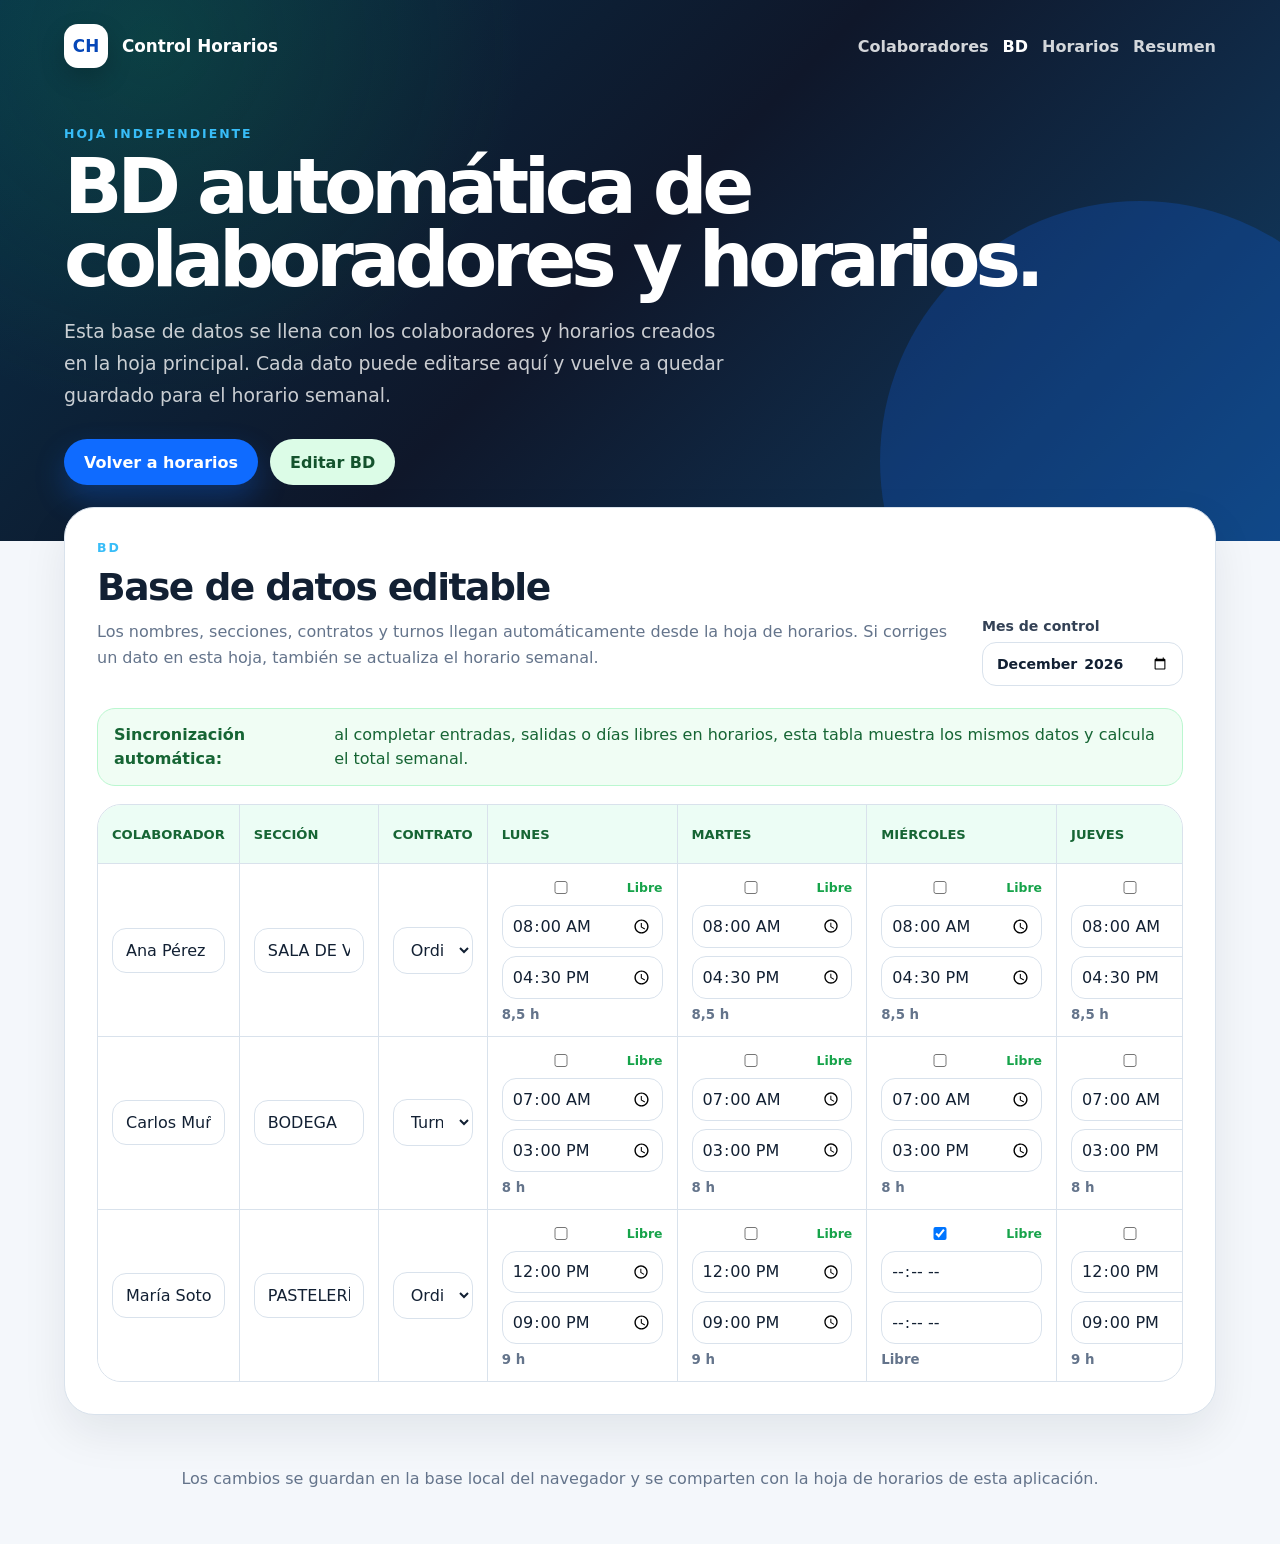
==== database.html @ 049dd6a8 "Add editable BD page for schedules" ====
<!doctype html>
<html lang="es">
  <head>
    <meta charset="utf-8" />
    <meta name="viewport" content="width=device-width, initial-scale=1" />
    <title>BD | Control Horarios Chile</title>
    <link rel="stylesheet" href="styles.css" />
  </head>
  <body class="database-page">
    <header class="hero page-hero">
      <nav class="topbar" aria-label="Navegación principal">
        <a class="brand" href="index.html#inicio" aria-label="Control Horarios Chile">
          <span class="brand-mark">CH</span>
          <span>Control Horarios</span>
        </a>
        <div class="nav-links">
          <a href="index.html#colaboradores">Colaboradores</a>
          <a href="database.html" aria-current="page">BD</a>
          <a href="index.html#horarios">Horarios</a>
          <a href="index.html#resumen">Resumen</a>
        </div>
      </nav>

      <section class="hero-grid page-hero-grid">
        <div class="hero-copy">
          <p class="eyebrow">Hoja independiente</p>
          <h1>BD automática de colaboradores y horarios.</h1>
          <p class="hero-text">
            Esta base de datos se llena con los colaboradores y horarios creados en la hoja principal. Cada dato puede editarse aquí y vuelve a quedar guardado para el horario semanal.
          </p>
          <div class="hero-actions">
            <a class="button primary" href="index.html#horarios">Volver a horarios</a>
            <a class="button secondary" href="#base-datos">Editar BD</a>
          </div>
        </div>
      </section>
    </header>

    <main>
      <section id="base-datos" class="panel database-section database-sheet">
        <div class="section-heading inline-heading">
          <div>
            <p class="eyebrow">BD</p>
            <h2>Base de datos editable</h2>
            <p>Los nombres, secciones, contratos y turnos llegan automáticamente desde la hoja de horarios. Si corriges un dato en esta hoja, también se actualiza el horario semanal.</p>
          </div>
          <label class="month-picker">
            Mes de control
            <input id="database-month" type="month" />
          </label>
        </div>

        <div class="database-help">
          <strong>Sincronización automática:</strong>
          <span>al completar entradas, salidas o días libres en horarios, esta tabla muestra los mismos datos y calcula el total semanal.</span>
        </div>

        <div class="table-wrap database-wrap" aria-live="polite">
          <table class="database-table schedule-database-table">
            <thead>
              <tr>
                <th>Colaborador</th>
                <th>Sección</th>
                <th>Contrato</th>
                <th>Lunes</th>
                <th>Martes</th>
                <th>Miércoles</th>
                <th>Jueves</th>
                <th>Viernes</th>
                <th>Sábado</th>
                <th>Domingo</th>
                <th>Total semana</th>
                <th>Horas mes</th>
                <th>Licencia</th>
                <th>Permiso</th>
                <th>Vacaciones</th>
                <th>Acciones</th>
              </tr>
            </thead>
            <tbody id="database-body"></tbody>
          </table>
        </div>
      </section>
    </main>

    <footer class="footer">
      <p>Los cambios se guardan en la base local del navegador y se comparten con la hoja de horarios de esta aplicación.</p>
    </footer>

    <script src="script.js"></script>
  </body>
</html>
---- styles.css ----
:root {
  --bg: #f4f7fb;
  --surface: #ffffff;
  --surface-soft: #eef6ff;
  --text: #122033;
  --muted: #64748b;
  --line: #d9e2ec;
  --primary: #0f6bff;
  --primary-dark: #0647b8;
  --accent: #16a34a;
  --warning: #f59e0b;
  --danger: #dc2626;
  --shadow: 0 24px 70px rgb(15 23 42 / 0.12);
}

* {
  box-sizing: border-box;
}

html {
  scroll-behavior: smooth;
}

body {
  margin: 0;
  background: var(--bg);
  color: var(--text);
  font-family:
    Inter, ui-sans-serif, system-ui, -apple-system, BlinkMacSystemFont, "Segoe UI",
    sans-serif;
}

a {
  color: inherit;
  text-decoration: none;
}

button,
input,
select {
  font: inherit;
}

.hero {
  overflow: hidden;
  position: relative;
  padding: 24px clamp(18px, 5vw, 72px) 72px;
  background:
    radial-gradient(circle at 12% 8%, rgb(22 163 74 / 0.18), transparent 30%),
    linear-gradient(135deg, #082f49 0%, #0f172a 48%, #113f67 100%);
  color: #ffffff;
}

.hero::after {
  content: "";
  position: absolute;
  right: -120px;
  bottom: -180px;
  width: 520px;
  height: 520px;
  border-radius: 999px;
  background: rgb(15 107 255 / 0.22);
}

.topbar,
.hero-grid,
.panel,
.footer {
  position: relative;
  z-index: 1;
  max-width: 1220px;
  margin-inline: auto;
}

.topbar {
  display: flex;
  align-items: center;
  justify-content: space-between;
  gap: 20px;
}

.brand,
.nav-links {
  display: flex;
  align-items: center;
  gap: 14px;
}

.brand {
  font-size: 1.05rem;
  font-weight: 800;
}

.brand-mark {
  display: grid;
  width: 44px;
  height: 44px;
  place-items: center;
  border-radius: 14px;
  background: #ffffff;
  color: var(--primary-dark);
  box-shadow: 0 10px 25px rgb(0 0 0 / 0.18);
}

.nav-links a {
  color: rgb(255 255 255 / 0.82);
  font-weight: 700;
}

.nav-links a:hover {
  color: #ffffff;
}

.hero-grid {
  display: grid;
  grid-template-columns: minmax(0, 1.18fr) minmax(300px, 0.82fr);
  gap: 40px;
  align-items: center;
  padding-top: 76px;
}

.eyebrow {
  margin: 0 0 10px;
  color: #38bdf8;
  font-size: 0.78rem;
  font-weight: 900;
  letter-spacing: 0.16em;
  text-transform: uppercase;
}

h1,
h2,
p {
  margin-top: 0;
}

h1 {
  max-width: 820px;
  margin-bottom: 18px;
  font-size: clamp(2.5rem, 7vw, 5.8rem);
  line-height: 0.95;
  letter-spacing: -0.07em;
}

h2 {
  margin-bottom: 10px;
  font-size: clamp(1.55rem, 3vw, 2.35rem);
  letter-spacing: -0.04em;
}

.hero-text {
  max-width: 680px;
  color: rgb(255 255 255 / 0.78);
  font-size: 1.18rem;
  line-height: 1.7;
}

.hero-actions,
.schedule-toolbar {
  display: flex;
  flex-wrap: wrap;
  gap: 12px;
  margin-top: 28px;
}

.button {
  display: inline-flex;
  min-height: 46px;
  align-items: center;
  justify-content: center;
  border: 0;
  border-radius: 999px;
  padding: 0 20px;
  cursor: pointer;
  font-weight: 900;
  transition:
    transform 0.2s ease,
    box-shadow 0.2s ease,
    background 0.2s ease;
}

.button:hover {
  transform: translateY(-1px);
}

.button.primary {
  background: var(--primary);
  color: #ffffff;
  box-shadow: 0 14px 30px rgb(15 107 255 / 0.28);
}

.button.primary:hover {
  background: var(--primary-dark);
}

.button.secondary {
  background: #dcfce7;
  color: #14532d;
}

.button.ghost {
  border: 1px solid var(--line);
  background: #ffffff;
  color: var(--text);
}

.law-card {
  border: 1px solid rgb(255 255 255 / 0.2);
  border-radius: 32px;
  padding: 28px;
  background: rgb(255 255 255 / 0.11);
  box-shadow: var(--shadow);
  backdrop-filter: blur(18px);
}

.law-badge {
  display: inline-flex;
  border-radius: 999px;
  padding: 8px 12px;
  background: rgb(22 163 74 / 0.25);
  color: #bbf7d0;
  font-size: 0.82rem;
  font-weight: 900;
}

.law-card strong {
  display: block;
  margin: 12px 0;
  font-size: clamp(3rem, 9vw, 6rem);
  line-height: 1;
}

.law-card p,
.law-card li {
  color: rgb(255 255 255 / 0.78);
  line-height: 1.55;
}

.source-links a {
  color: #bfdbfe;
  font-weight: 900;
  text-decoration: underline;
}

main {
  padding: 0 clamp(18px, 5vw, 72px) 54px;
}

.panel {
  margin-top: 28px;
  border: 1px solid var(--line);
  border-radius: 30px;
  padding: clamp(18px, 3vw, 32px);
  background: var(--surface);
  box-shadow: 0 18px 45px rgb(15 23 42 / 0.08);
}

.stats-panel {
  display: grid;
  grid-template-columns: repeat(4, minmax(0, 1fr));
  margin-top: -44px;
}

.stat {
  min-height: 118px;
  border-right: 1px solid var(--line);
  padding: 12px 20px;
}

.stat:last-child {
  border-right: 0;
}

.stat span {
  display: block;
  color: var(--muted);
  font-size: 0.88rem;
  font-weight: 800;
}

.stat strong {
  display: block;
  margin-top: 16px;
  font-size: clamp(2rem, 5vw, 3.4rem);
  line-height: 1;
}

.stat.alert strong {
  color: var(--danger);
}

.section-heading {
  max-width: 820px;
  margin-bottom: 22px;
}

.section-heading p:not(.eyebrow) {
  color: var(--muted);
  line-height: 1.6;
}

.inline-heading {
  display: flex;
  max-width: none;
  align-items: end;
  justify-content: space-between;
  gap: 20px;
}

.employee-form {
  display: grid;
  grid-template-columns: repeat(4, minmax(170px, 1fr)) auto;
  gap: 14px;
  align-items: end;
}

label {
  display: grid;
  gap: 8px;
  color: #334155;
  font-size: 0.88rem;
  font-weight: 900;
}

input,
select {
  width: 100%;
  border: 1px solid var(--line);
  border-radius: 14px;
  padding: 12px 13px;
  background: #ffffff;
  color: var(--text);
  outline: 0;
}

input:focus,
select:focus {
  border-color: var(--primary);
  box-shadow: 0 0 0 4px rgb(15 107 255 / 0.12);
}

.week-picker,
.legal-input,
.month-picker {
  width: min(240px, 100%);
}

.table-wrap {
  overflow-x: auto;
  border: 1px solid var(--line);
  border-radius: 24px;
}

.schedule-table {
  width: 100%;
  min-width: 1120px;
  border-collapse: separate;
  border-spacing: 0;
}

.schedule-table th,
.schedule-table td {
  border-bottom: 1px solid var(--line);
  border-right: 1px solid var(--line);
  padding: 14px;
  text-align: left;
  vertical-align: top;
}

.schedule-table th:last-child,
.schedule-table td:last-child {
  border-right: 0;
}

.schedule-table tr:last-child td {
  border-bottom: 0;
}

.schedule-table th {
  position: sticky;
  top: 0;
  z-index: 2;
  background: #e0f2fe;
  color: #075985;
  font-size: 0.82rem;
  text-transform: uppercase;
}

.employee-cell {
  min-width: 210px;
  background: #f8fafc;
}

.employee-cell strong {
  display: block;
  font-size: 1.05rem;
}

.employee-cell span {
  display: block;
  margin-top: 4px;
  color: var(--muted);
  font-size: 0.85rem;
}

.delete-btn {
  margin-top: 12px;
  border: 0;
  border-radius: 10px;
  padding: 8px 10px;
  background: #fee2e2;
  color: #991b1b;
  cursor: pointer;
  font-weight: 900;
}

.day-cell {
  min-width: 128px;
  margin: 0;
  border: 0;
  padding: 0;
}

.day-cell legend {
  margin-bottom: 8px;
  color: var(--muted);
  font-size: 0.76rem;
  font-weight: 900;
}

.free-toggle {
  display: flex;
  grid-template-columns: auto 1fr;
  align-items: center;
  gap: 8px;
  margin-bottom: 10px;
  color: var(--accent);
}

.free-toggle input {
  width: auto;
}

.time-fields {
  display: grid;
  gap: 8px;
}

.time-fields label {
  gap: 5px;
  color: var(--muted);
  font-size: 0.72rem;
}

.time-fields input {
  padding: 9px;
}

.day-cell small {
  display: block;
  margin-top: 8px;
  color: var(--muted);
  font-weight: 800;
}

.day-cell.is-free .time-fields {
  opacity: 0.35;
  pointer-events: none;
}

.summary-grid {
  display: grid;
  grid-template-columns: repeat(auto-fit, minmax(245px, 1fr));
  gap: 16px;
}

.summary-card {
  border: 1px solid var(--line);
  border-left: 6px solid var(--accent);
  border-radius: 22px;
  padding: 20px;
  background: #ffffff;
}

.summary-card.warning {
  border-left-color: var(--warning);
}

.summary-card.danger {
  border-left-color: var(--danger);
}

.summary-card h3 {
  margin: 0 0 8px;
}

.summary-card dl {
  display: grid;
  grid-template-columns: 1fr auto;
  gap: 10px 14px;
  margin: 16px 0 0;
}

.summary-card dt {
  color: var(--muted);
  font-weight: 800;
}

.summary-card dd {
  margin: 0;
  font-weight: 900;
}

.notice-list {
  margin: 14px 0 0;
  padding-left: 18px;
  color: var(--muted);
  line-height: 1.5;
}

.footer {
  padding: 0 clamp(18px, 5vw, 72px) 40px;
  color: var(--muted);
  text-align: center;
}

@media (max-width: 980px) {
  .hero-grid,
  .stats-panel,
  .employee-form {
    grid-template-columns: 1fr;
  }

  .nav-links {
    display: none;
  }

  .inline-heading {
    align-items: start;
    flex-direction: column;
  }

  .stat {
    border-right: 0;
    border-bottom: 1px solid var(--line);
  }

  .stat:last-child {
    border-bottom: 0;
  }
}

@media print {
  .hero-actions,
  .schedule-toolbar,
  .employee-form,
  .delete-btn,
  .nav-links {
    display: none !important;
  }

  body {
    background: #ffffff;
  }

  .hero,
  .panel {
    box-shadow: none;
  }
}

.law-note {
  border-left: 4px solid var(--primary);
  border-radius: 16px;
  padding: 14px 16px;
  background: #eff6ff;
  color: #1e3a8a !important;
  font-weight: 800;
}

.database-table {
  width: 100%;
  min-width: 980px;
  border-collapse: separate;
  border-spacing: 0;
}

.database-table th,
.database-table td {
  border-bottom: 1px solid var(--line);
  border-right: 1px solid var(--line);
  padding: 14px;
  text-align: left;
  vertical-align: middle;
}

.database-table th:last-child,
.database-table td:last-child {
  border-right: 0;
}

.database-table tr:last-child td {
  border-bottom: 0;
}

.database-table th {
  background: #ecfdf5;
  color: #166534;
  font-size: 0.82rem;
  text-transform: uppercase;
}

.database-table input {
  min-width: 110px;
}

[hidden] {
  display: none !important;
}

.page-hero {
  padding-bottom: 56px;
}

.page-hero-grid {
  grid-template-columns: minmax(0, 1fr);
  padding-top: 58px;
}

.page-hero-grid h1 {
  max-width: 980px;
  font-size: clamp(2.4rem, 6vw, 5rem);
}

.nav-links a[aria-current="page"] {
  color: #ffffff;
}

.database-sheet {
  margin-top: -34px;
}

.database-help {
  display: flex;
  gap: 8px;
  align-items: center;
  margin-bottom: 18px;
  border: 1px solid #bbf7d0;
  border-radius: 18px;
  padding: 14px 16px;
  background: #f0fdf4;
  color: #166534;
  line-height: 1.5;
}

.schedule-database-table {
  min-width: 1880px;
}

.schedule-database-table th {
  position: sticky;
  top: 0;
  z-index: 2;
}

.schedule-database-table td:first-child,
.schedule-database-table th:first-child {
  position: sticky;
  left: 0;
  z-index: 3;
  background: #ffffff;
}

.schedule-database-table th:first-child {
  background: #ecfdf5;
}

.database-day-cell {
  min-width: 150px;
}

.database-time-fields {
  display: grid;
  gap: 8px;
}

.database-time-fields input {
  min-width: 118px;
  padding: 9px;
}

.compact-toggle {
  margin-bottom: 8px;
  font-size: 0.78rem;
}

.database-day-cell small {
  display: block;
  margin-top: 8px;
  color: var(--muted);
  font-weight: 900;
}

@media print {
  .database-help,
  .database-page .hero-actions {
    display: none !important;
  }
}
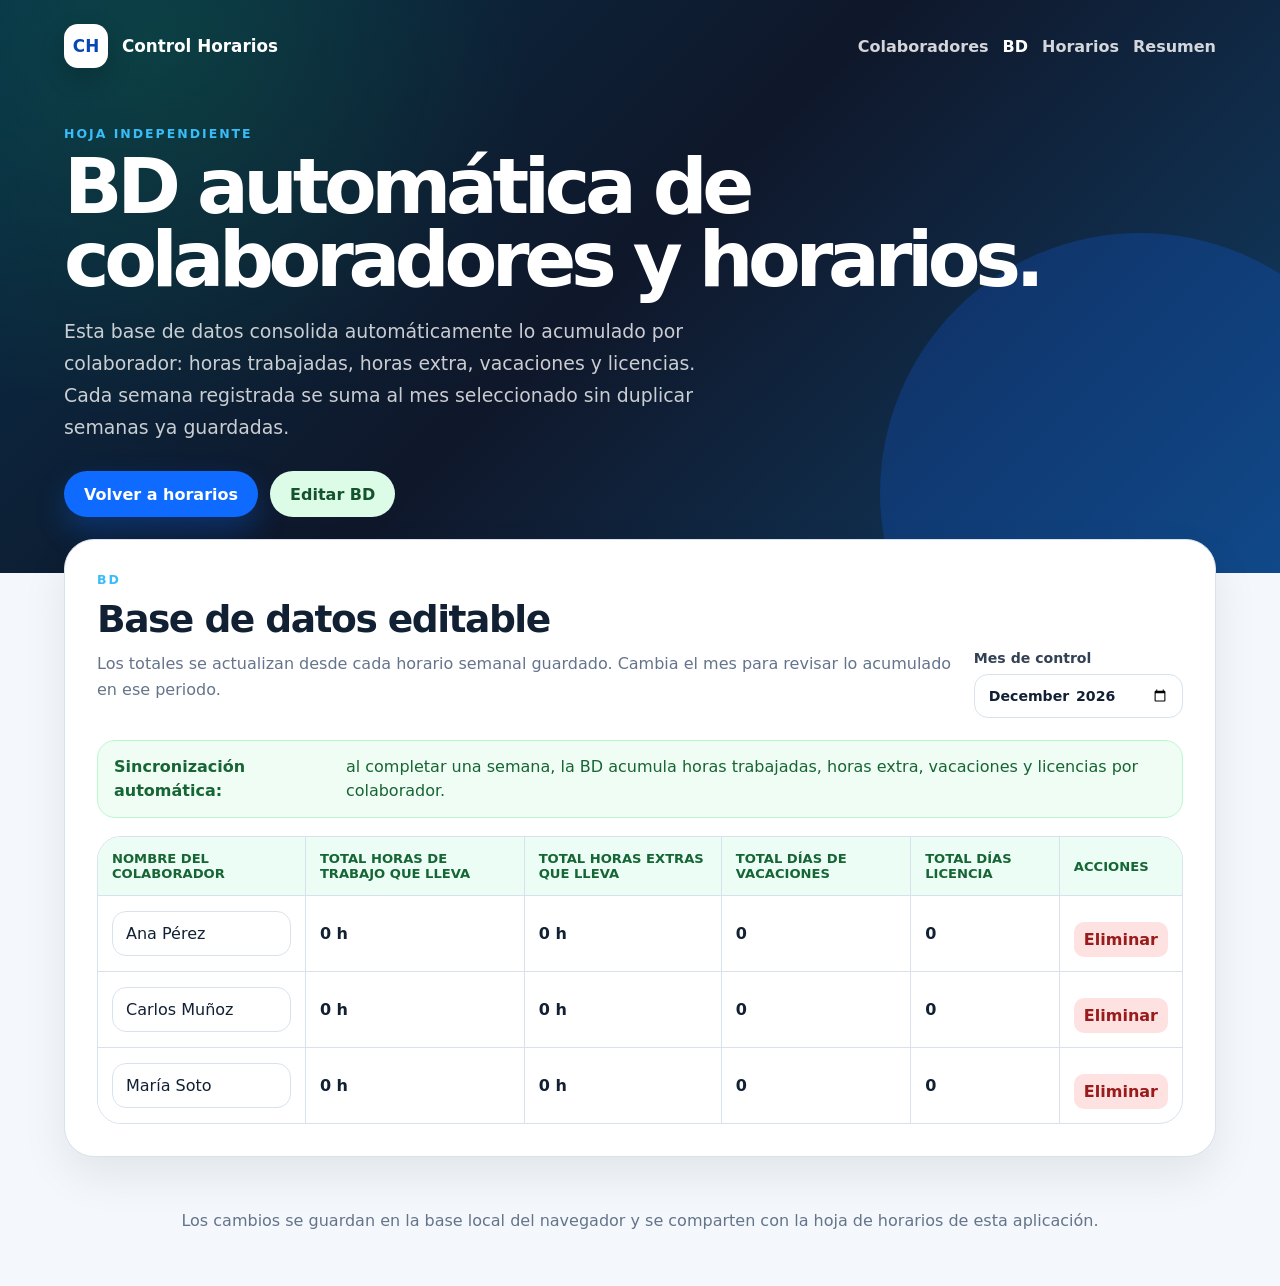
==== commit 9f96b37c: "Actualizar BD con acumulados semanales" ====
--- a/database.html
+++ b/database.html
@@ -26,7 +26,7 @@
           <p class="eyebrow">Hoja independiente</p>
           <h1>BD automática de colaboradores y horarios.</h1>
           <p class="hero-text">
-            Esta base de datos se llena con los colaboradores y horarios creados en la hoja principal. Cada dato puede editarse aquí y vuelve a quedar guardado para el horario semanal.
+            Esta base de datos consolida automáticamente lo acumulado por colaborador: horas trabajadas, horas extra, vacaciones y licencias. Cada semana registrada se suma al mes seleccionado sin duplicar semanas ya guardadas.
           </p>
           <div class="hero-actions">
             <a class="button primary" href="index.html#horarios">Volver a horarios</a>
@@ -42,7 +42,7 @@
           <div>
             <p class="eyebrow">BD</p>
             <h2>Base de datos editable</h2>
-            <p>Los nombres, secciones, contratos y turnos llegan automáticamente desde la hoja de horarios. Si corriges un dato en esta hoja, también se actualiza el horario semanal.</p>
+            <p>Los totales se actualizan desde cada horario semanal guardado. Cambia el mes para revisar lo acumulado en ese periodo.</p>
           </div>
           <label class="month-picker">
             Mes de control
@@ -52,28 +52,18 @@
 
         <div class="database-help">
           <strong>Sincronización automática:</strong>
-          <span>al completar entradas, salidas o días libres en horarios, esta tabla muestra los mismos datos y calcula el total semanal.</span>
+          <span>al completar una semana, la BD acumula horas trabajadas, horas extra, vacaciones y licencias por colaborador.</span>
         </div>
 
         <div class="table-wrap database-wrap" aria-live="polite">
           <table class="database-table schedule-database-table">
             <thead>
               <tr>
-                <th>Colaborador</th>
-                <th>Sección</th>
-                <th>Contrato</th>
-                <th>Lunes</th>
-                <th>Martes</th>
-                <th>Miércoles</th>
-                <th>Jueves</th>
-                <th>Viernes</th>
-                <th>Sábado</th>
-                <th>Domingo</th>
-                <th>Total semana</th>
-                <th>Horas mes</th>
-                <th>Licencia</th>
-                <th>Permiso</th>
-                <th>Vacaciones</th>
+                <th>Nombre del colaborador</th>
+                <th>Total horas de trabajo que lleva</th>
+                <th>Total horas extras que lleva</th>
+                <th>Total días de vacaciones</th>
+                <th>Total días licencia</th>
                 <th>Acciones</th>
               </tr>
             </thead>
--- a/styles.css
+++ b/styles.css
@@ -428,17 +428,24 @@
   font-weight: 900;
 }
 
-.free-toggle {
-  display: flex;
-  grid-template-columns: auto 1fr;
+.free-toggle,
+.status-toggle {
+  display: grid;
   align-items: center;
   gap: 8px;
   margin-bottom: 10px;
   color: var(--accent);
+  font-size: 0.78rem;
+  font-weight: 900;
 }
 
 .free-toggle input {
   width: auto;
+}
+
+.status-toggle select {
+  min-width: 116px;
+  padding: 9px;
 }
 
 .time-fields {
@@ -654,7 +661,7 @@
 }
 
 .schedule-database-table {
-  min-width: 1880px;
+  min-width: 980px;
 }
 
 .schedule-database-table th {
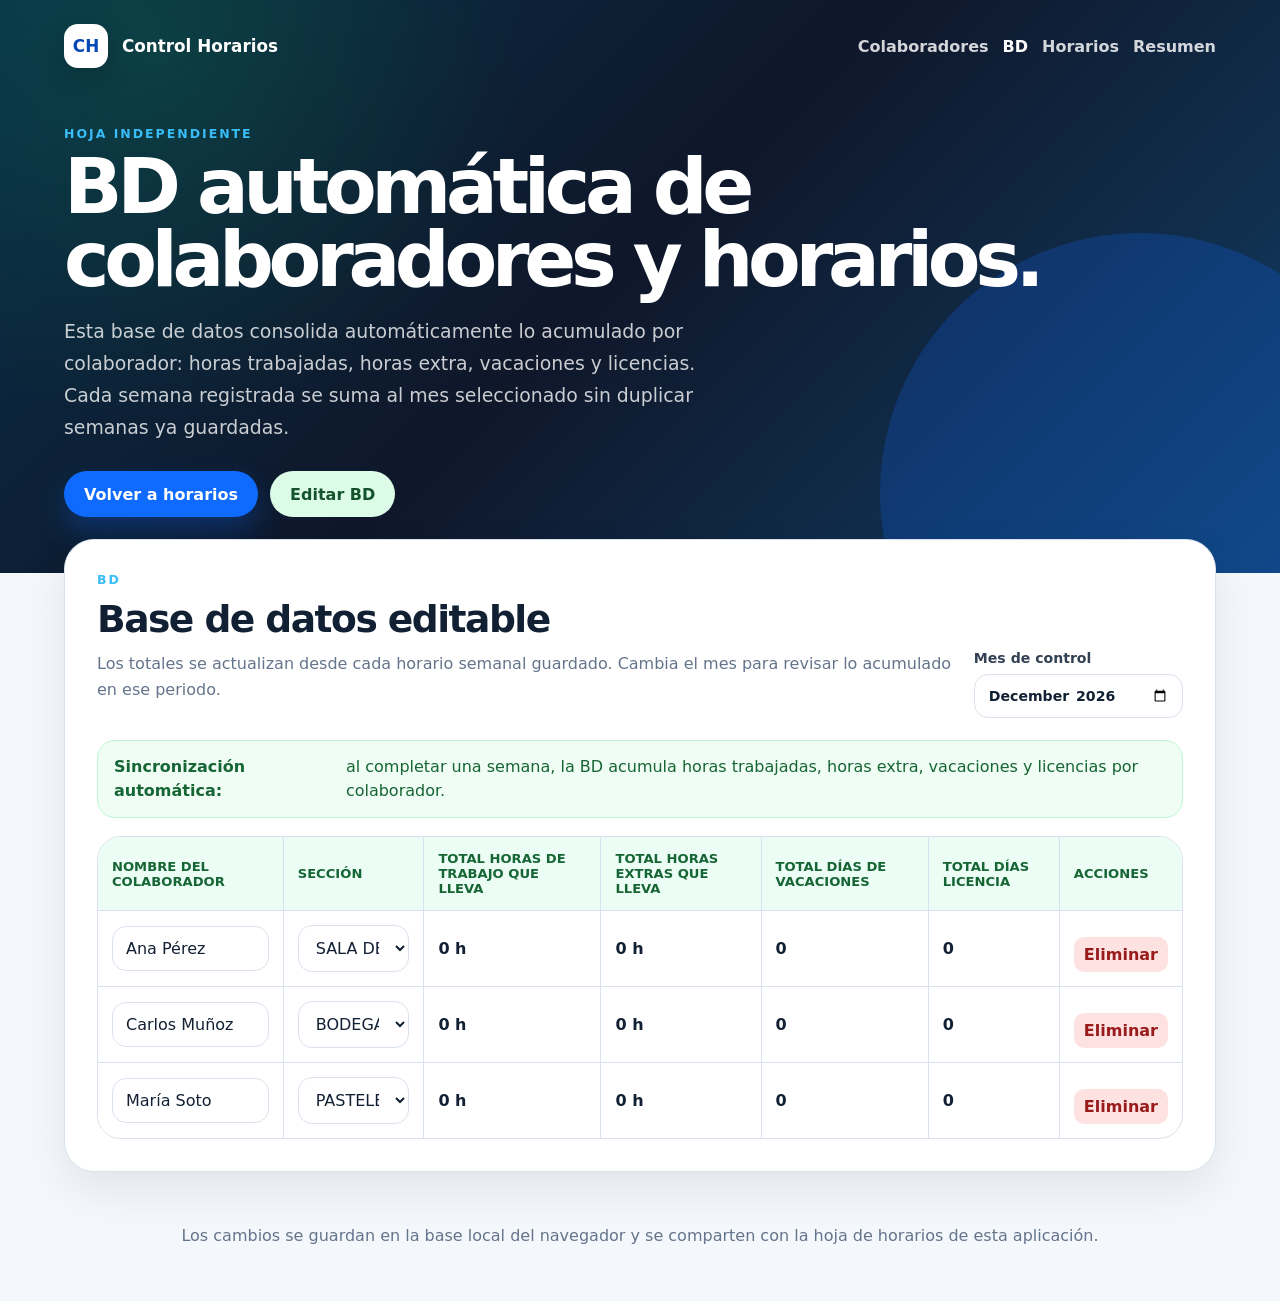
==== commit 40bcddf4: "Mejora modulo de horarios semanales" ====
--- a/database.html
+++ b/database.html
@@ -60,6 +60,7 @@
             <thead>
               <tr>
                 <th>Nombre del colaborador</th>
+                <th>Sección</th>
                 <th>Total horas de trabajo que lleva</th>
                 <th>Total horas extras que lleva</th>
                 <th>Total días de vacaciones</th>
--- a/styles.css
+++ b/styles.css
@@ -714,3 +714,257 @@
     display: none !important;
   }
 }
+
+.week-controls {
+  display: grid;
+  grid-template-columns: minmax(170px, 210px) minmax(260px, 360px);
+  gap: 12px;
+  align-items: end;
+}
+
+.toolbar-field {
+  min-width: 220px;
+}
+
+.repeat-week-box {
+  display: flex;
+  flex-wrap: wrap;
+  gap: 14px;
+  align-items: end;
+  justify-content: space-between;
+  margin: 18px 0;
+  border: 1px solid #bfdbfe;
+  border-radius: 20px;
+  padding: 14px 16px;
+  background: #eff6ff;
+}
+
+.repeat-week-box strong,
+.repeat-week-box span {
+  display: block;
+}
+
+.repeat-week-box span {
+  margin-top: 4px;
+  color: var(--muted);
+  font-weight: 700;
+}
+
+.repeat-week-box label {
+  min-width: 260px;
+}
+
+.print-title {
+  display: none;
+  margin: 0 0 16px;
+  text-align: center;
+  color: #0f172a;
+  font-size: 1.2rem;
+  letter-spacing: 0;
+}
+
+.schedule-table {
+  min-width: 1380px;
+}
+
+.schedule-table th,
+.schedule-table td {
+  padding: 9px;
+}
+
+.employee-cell {
+  min-width: 185px;
+  max-width: 210px;
+}
+
+.employee-cell select,
+.turn-cell select,
+.section-cell select {
+  padding: 9px;
+}
+
+.employee-cell strong {
+  margin-top: 8px;
+  font-size: 0.95rem;
+}
+
+.turn-cell,
+.section-cell {
+  min-width: 128px;
+  background: #f8fafc;
+}
+
+.day-column {
+  min-width: 118px;
+}
+
+.day-cell {
+  min-width: 104px;
+}
+
+.day-cell legend {
+  display: none;
+}
+
+.free-toggle {
+  grid-template-columns: auto 1fr;
+  justify-content: start;
+  color: #111827;
+}
+
+.free-toggle input {
+  width: 16px;
+  height: 16px;
+}
+
+.free-day-cell {
+  background: #f1f5f9;
+}
+
+.day-cell.is-free {
+  display: grid;
+  min-height: 106px;
+  place-items: center;
+  text-align: center;
+}
+
+.day-cell.is-free .free-toggle,
+.day-cell.is-free .time-fields {
+  display: none;
+}
+
+.day-cell.is-free small {
+  margin: 0;
+  color: #111827;
+  font-size: 1rem;
+  font-weight: 1000;
+}
+
+.time-fields input {
+  padding: 7px;
+}
+
+.total-column {
+  min-width: 88px;
+}
+
+@media (max-width: 980px) {
+  .week-controls {
+    grid-template-columns: 1fr;
+    width: 100%;
+  }
+
+  .toolbar-field,
+  .repeat-week-box label {
+    width: 100%;
+  }
+}
+
+@media print {
+  @page {
+    size: landscape;
+    margin: 12mm;
+  }
+
+  body.print-filter-active tr[data-print-hidden="true"] {
+    display: none !important;
+  }
+
+  .hero,
+  .stats-panel,
+  #colaboradores,
+  #resumen,
+  .footer,
+  .section-heading,
+  .repeat-week-box,
+  .total-column,
+  .delete-btn,
+  .schedule-toolbar {
+    display: none !important;
+  }
+
+  main,
+  .panel {
+    margin: 0;
+    padding: 0;
+  }
+
+  .scheduler-section,
+  .table-wrap {
+    border: 0;
+    box-shadow: none;
+  }
+
+  .print-title {
+    display: block;
+  }
+
+  .schedule-table {
+    min-width: 0;
+    width: 100%;
+    font-size: 10px;
+  }
+
+  .schedule-table th,
+  .schedule-table td {
+    padding: 5px;
+  }
+
+  .schedule-table th {
+    position: static;
+    background: #e5e7eb !important;
+    color: #111827 !important;
+  }
+
+  .employee-cell select,
+  .turn-cell select,
+  .section-cell select,
+  .free-toggle,
+  .day-cell legend {
+    display: none !important;
+  }
+
+  .employee-cell,
+  .turn-cell,
+  .section-cell {
+    min-width: 0;
+    max-width: none;
+    background: #ffffff !important;
+  }
+
+  .employee-cell strong {
+    margin: 0;
+  }
+
+  .day-cell,
+  .day-cell.is-free {
+    min-width: 0;
+    min-height: 0;
+    display: block;
+  }
+
+  .time-fields {
+    gap: 2px;
+  }
+
+  .time-fields label {
+    color: #111827;
+    font-size: 9px;
+  }
+
+  .time-fields input {
+    border: 0;
+    padding: 0;
+    font-size: 10px;
+  }
+}
+
+.print-cell-text {
+  display: none;
+}
+
+@media print {
+  .print-cell-text {
+    display: inline !important;
+  }
+}
